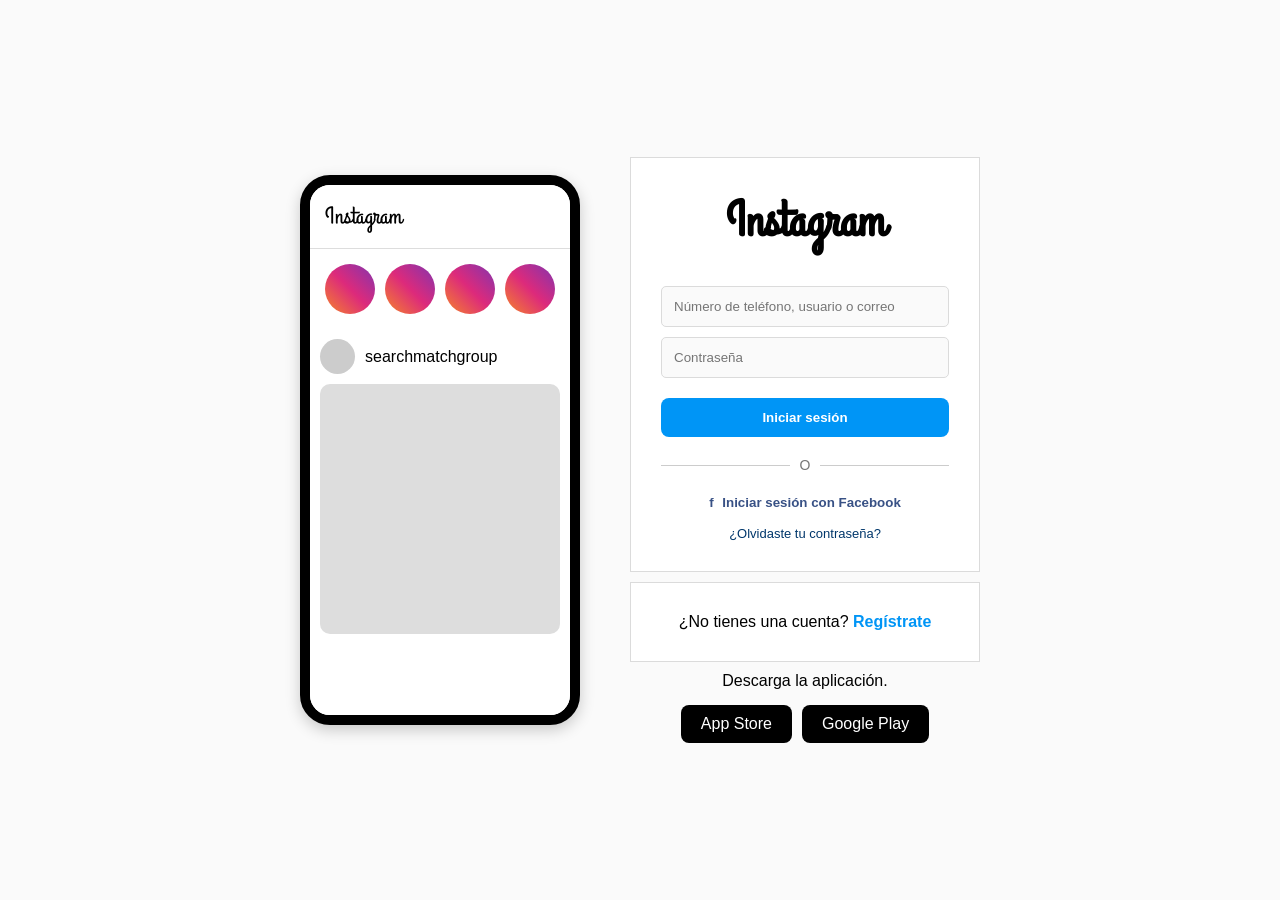
==== index.html @ 729ac78b "Merge branch 'main' of https://github.com/BenjaminToro7/instagram-repositorio" ====
<!DOCTYPE html>
<html lang="es">
<head>
  <meta charset="UTF-8" />
  <meta name="viewport" content="width=device-width, initial-scale=1.0"/>
  <title>Instagram – Iniciar sesión</title>
  <link rel="preconnect" href="https://fonts.googleapis.com">
  <link href="https://fonts.googleapis.com/css2?family=Grand+Hotel&family=Inter:wght@300;400;500;600&display=swap" rel="stylesheet">
  <link rel="stylesheet" href="css/style.css" />
</head>
<body>

  <div class="page-wrapper">

    <!-- Panel izquierdo: mockup del teléfono (solo visible en desktop) -->
    <div class="left-panel">
      <div class="phone-mockup">
        <div class="phone-screen">
          <div class="phone-feed">
            <div class="phone-header">
              <span class="phone-logo">Instagram</span>
              <div class="phone-icons"></div>
            </div>
            <div class="phone-stories">
              <div class="story-bubble"></div>
              <div class="story-bubble"></div>
              <div class="story-bubble"></div>
              <div class="story-bubble"></div>
            </div>
            <div class="phone-post">
              <div class="post-header">
                <div class="post-avatar"></div>
                <span>searchmatchgroup</span>
              </div>
              <div class="post-image"></div>
              <div class="post-actions"></div>
            </div>
          </div>
        </div>
      </div>
    </div>

    <!-- Panel derecho: formulario de login -->
    <div class="right-panel">

      <div class="login-card">
        <!-- Logo -->
        <h1 class="logo">Instagram</h1> 

        <!-- Formulario -->
        <div class="form-group">
          <input
            type="text"
            id="usuario"
            class="input-field"
            placeholder="Número de teléfono, usuario o correo"
          />
        </div>

        <div class="form-group">
          <input
            type="password"
            id="password"
            class="input-field"
            placeholder="Contraseña"
          />
        </div>

        <button class="btn-primary" onclick="iniciarSesion()">
          Iniciar sesión
        </button>

        <!-- Separador -->
        <div class="separator">
          <span class="line"></span>
          <span class="or-text">O</span>
          <span class="line"></span>
        </div>

        <!-- Facebook login -->
        <button class="btn-facebook">
          <span class="fb-icon">f</span>
          Iniciar sesión con Facebook
        </button>

        <a href="#" class="forgot-password">¿Olvidaste tu contraseña?</a>
      </div>

      <!-- Caja de registro -->
      <div class="register-card">
        <p>
          ¿No tienes una cuenta?
          <a href="registro.html" class="link-registro">Regístrate</a>
        </p>
      </div>

      <!-- App store badges -->
      <div class="app-badges">
        <p>Descarga la aplicación.</p>
        <div class="badges-row">
          <div class="badge" href="https://apps.apple.com/app/instagram/id389801252" target="_blank">App Store</div>
          <div class="badge" href="https://play.google.com/store/apps/details?id=com.instagram.android&hl=es_CL" target="_blank">Google Play</div>
        </div>
      </div>

    </div>
  </div>

  <script src="js/app.js"></script>
</body>
</html>
---- css/style.css ----
/* ===== ESTILOS GENERALES ===== */

*{
    margin: 0;
    padding: 0;
    box-sizing: border-box;
}

body{
    font-family: Arial, sans-serif;
    background-color: #fafafa;
}

.page-wrapper{
    display: flex;
    justify-content: center;
    align-items: center;
    min-height: 100vh;
    gap: 50px;
    padding: 20px;
}

/* ===== PANEL IZQUIERDO ===== */

.phone-mockup{
    width: 280px;
    height: 550px;
    background-color: white;
    border: 10px solid black;
    border-radius: 30px;
    overflow: hidden;
    box-shadow: 0 5px 15px rgba(0,0,0,0.2);
}

.phone-screen{
    width: 100%;
    height: 100%;
    background-color: white;
}

.phone-header{
    display: flex;
    justify-content: space-between;
    align-items: center;
    padding: 15px;
    border-bottom: 1px solid #ddd;
}

.phone-logo{
    font-size: 24px;
    font-family: "Grand Hotel", cursive;
}

.phone-stories{
    display: flex;
    gap: 10px;
    padding: 15px;
}

.story-bubble{
    width: 50px;
    height: 50px;
    border-radius: 50%;
    background: linear-gradient(45deg, #f58529, #dd2a7b, #8134af);
}

.phone-post{
    padding: 10px;
}

.post-header{
    display: flex;
    align-items: center;
    gap: 10px;
    margin-bottom: 10px;
}

.post-avatar{
    width: 35px;
    height: 35px;
    border-radius: 50%;
    background-color: #ccc;
}

.post-image{
    width: 100%;
    height: 250px;
    background-color: #ddd;
    border-radius: 10px;
}

.post-actions{
    margin-top: 10px;
    font-size: 20px;
}

/* ===== PANEL DERECHO ===== */

.right-panel{
    width: 350px;
}

.login-card,
.register-card{
    background-color: white;
    border: 1px solid #dbdbdb;
    padding: 30px;
    margin-bottom: 10px;
    text-align: center;
}

.logo{
    font-family: "Grand Hotel", cursive;
    font-size: 50px;
    margin-bottom: 30px;
}

.form-group{
    margin-bottom: 10px;
}

.input-field{
    width: 100%;
    padding: 12px;
    border: 1px solid #dbdbdb;
    border-radius: 5px;
    background-color: #fafafa;
}

.input-field:focus{
    outline: none;
    border-color: #0095f6;
}

.btn-primary{
    width: 100%;
    padding: 12px;
    border: none;
    border-radius: 8px;
    background-color: #0095f6;
    color: white;
    font-weight: bold;
    cursor: pointer;
    margin-top: 10px;
}

.btn-primary:hover{
    background-color: #1877f2;
}

.separator{
    display: flex;
    align-items: center;
    margin: 20px 0;
}

.line{
    flex: 1;
    height: 1px;
    background-color: #ccc;
}

.or-text{
    margin: 0 10px;
    color: #777;
    font-size: 14px;
}

.btn-facebook{
    background: none;
    border: none;
    color: #385185;
    font-weight: bold;
    cursor: pointer;
}

.fb-icon{
    margin-right: 5px;
}

.forgot-password{
    display: block;
    margin-top: 15px;
    text-decoration: none;
    color: #00376b;
    font-size: 13px;
}

.link-registro{
    text-decoration: none;
    color: #0095f6;
    font-weight: bold;
}

.app-badges{
    text-align: center;
}

.badges-row{
    display: flex;
    justify-content: center;
    gap: 10px;
    margin-top: 15px;
}

.badge{
    background-color: black;
    color: white;
    padding: 10px 20px;
    border-radius: 8px;
    cursor: pointer;
}

/* ===== RESPONSIVE ===== */

@media (max-width: 768px){

    .left-panel{
        display: none;
    }

    .page-wrapper{
        flex-direction: column;
    }

    .right-panel{
        width: 100%;
        max-width: 350px;
    }
}
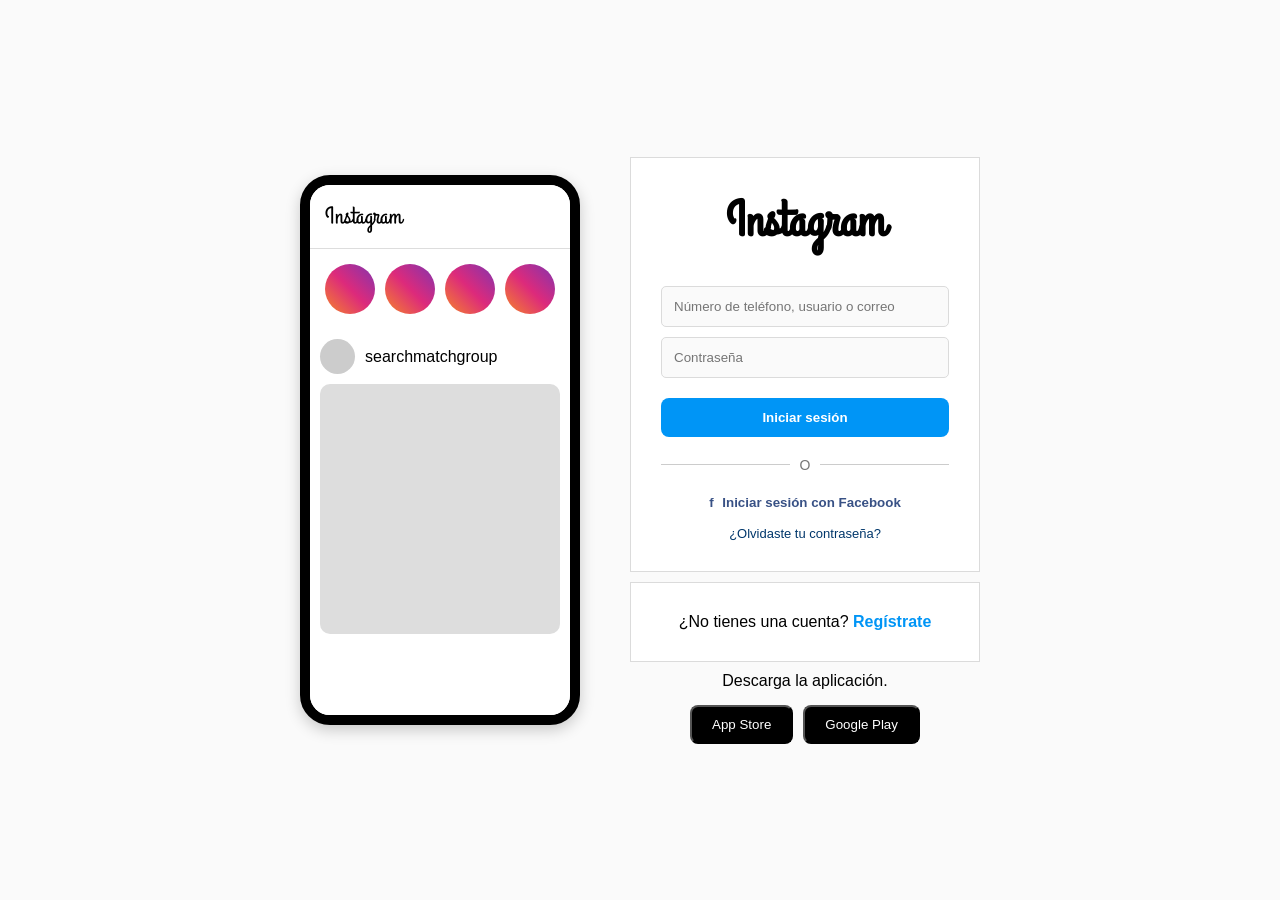
==== commit 5e4e7374: "Update index.html" ====
--- a/index.html
+++ b/index.html
@@ -98,8 +98,8 @@
       <div class="app-badges">
         <p>Descarga la aplicación.</p>
         <div class="badges-row">
-          <div class="badge" href="https://apps.apple.com/app/instagram/id389801252" target="_blank">App Store</div>
-          <div class="badge" href="https://play.google.com/store/apps/details?id=com.instagram.android&hl=es_CL" target="_blank">Google Play</div>
+          <button id="app-store" class="badge" href="https://apps.apple.com/app/instagram/id389801252" target="_blank">App Store</button>
+          <button id="google-play" class="badge" href="https://play.google.com/store/apps/details?id=com.instagram.android&hl=es_CL" target="_blank">Google Play</button>
         </div>
       </div>
 
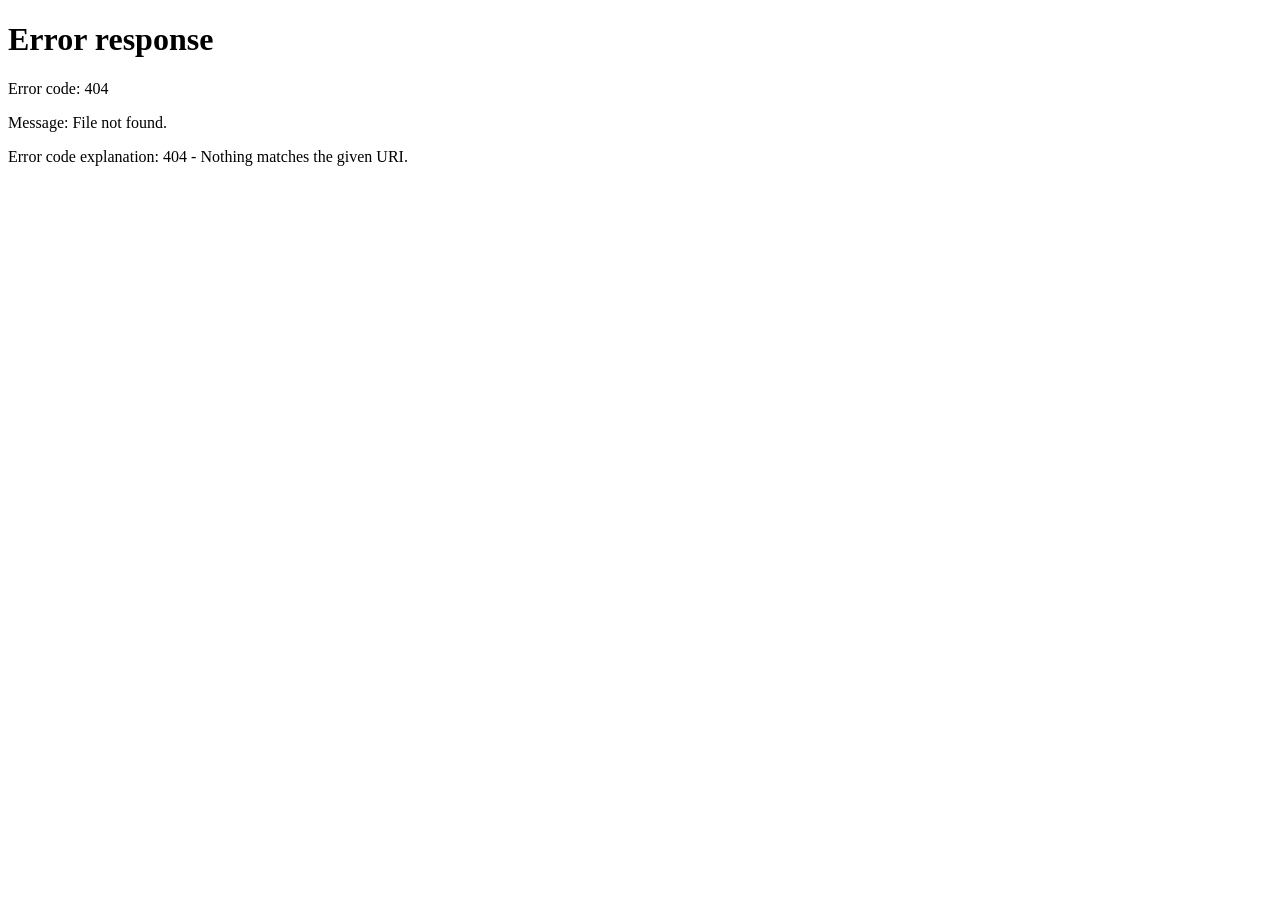
==== commit f2918431: "Update index.html" ====
--- a/index.html
+++ b/index.html
@@ -39,7 +39,7 @@
         </div>
       </div>
     </div>
-
+    
     <!-- Panel derecho: formulario de login -->
     <div class="right-panel">
 
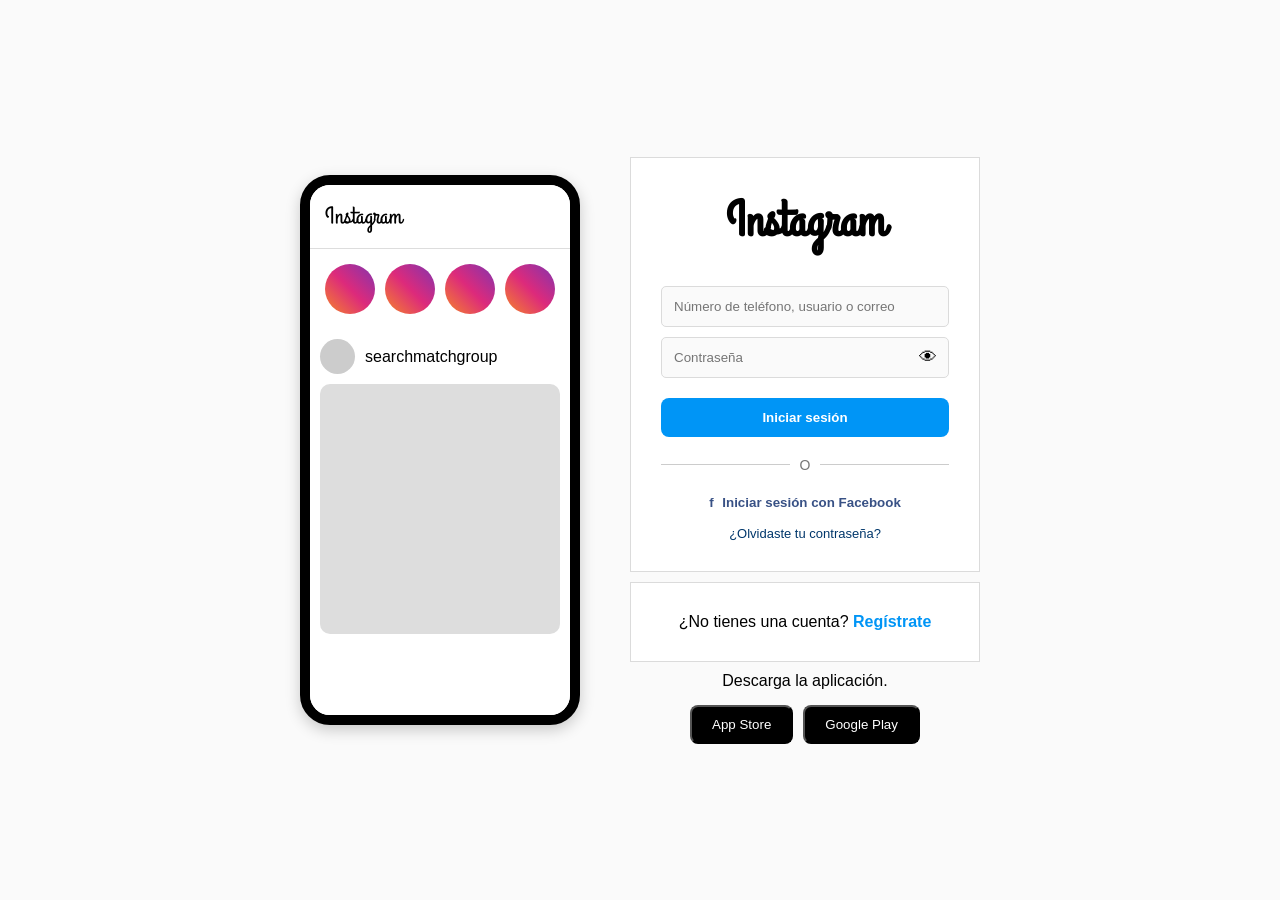
==== commit 94de3221: "Merge branch 'main' of https://github.com/BenjaminToro7/instagram-repositorio" ====
--- a/index.html
+++ b/index.html
@@ -57,16 +57,19 @@
           />
         </div>
 
-        <div class="form-group">
+        <div class="form-group" style="position: relative;">
           <input
             type="password"
             id="password"
             class="input-field"
             placeholder="Contraseña"
           />
+          <span class="toggle-password" onclick="togglePassword()">👁</span>
         </div>
 
-        <button class="btn-primary" onclick="iniciarSesion()">
+        <p id="error-msg" class="error-msg"></p>
+
+        <button class="btn-primary">
           Iniciar sesión
         </button>
 
--- a/css/style.css
+++ b/css/style.css
@@ -132,6 +132,24 @@
     border-color: #0095f6;
 }
 
+.error-msg{
+    color: #ed4956;
+    font-size: 13px;
+    margin-top: 8px;
+    display: none;
+    text-align: center;
+}
+
+.toggle-password{
+    position: absolute;
+    right: 12px;
+    top: 50%;
+    transform: translateY(-50%);
+    cursor: pointer;
+    font-size: 18px;
+    user-select: none;
+}
+
 .btn-primary{
     width: 100%;
     padding: 12px;
@@ -142,6 +160,11 @@
     font-weight: bold;
     cursor: pointer;
     margin-top: 10px;
+    transition: background-color 0.2s, transform 0.1s;
+}
+
+.btn-primary:active{
+    transform: scale(0.98);
 }
 
 .btn-primary:hover{
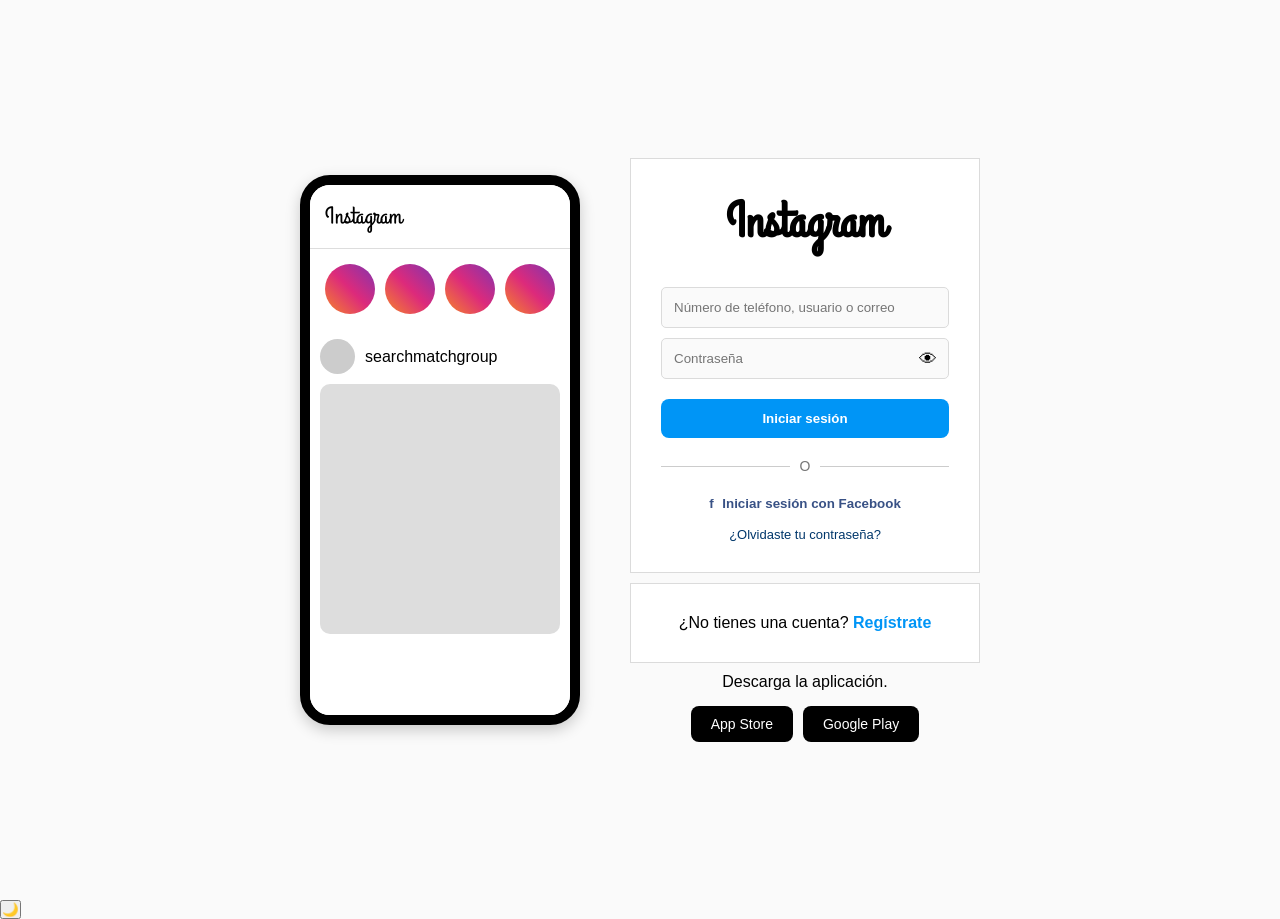
==== commit 0ecc89ab: "jjk" ====
--- a/index.html
+++ b/index.html
@@ -101,8 +101,8 @@
       <div class="app-badges">
         <p>Descarga la aplicación.</p>
         <div class="badges-row">
-          <button id="app-store" class="badge" href="https://apps.apple.com/app/instagram/id389801252" target="_blank">App Store</button>
-          <button id="google-play" class="badge" href="https://play.google.com/store/apps/details?id=com.instagram.android&hl=es_CL" target="_blank">Google Play</button>
+          <a id="app-store" class="badge" href="https://apps.apple.com/app/instagram/id389801252" target="_blank" rel="noopener">App Store</a>
+          <a id="google-play" class="badge" href="https://play.google.com/store/apps/details?id=com.instagram.android&hl=es_CL" target="_blank" rel="noopener">Google Play</a>
         </div>
       </div>
 
--- a/css/style.css
+++ b/css/style.css
@@ -232,6 +232,14 @@
     padding: 10px 20px;
     border-radius: 8px;
     cursor: pointer;
+    text-decoration: none;
+    font-size: 14px;
+    transition: background 0.2s;
+    display: inline-block;
+}
+
+.badge:hover {
+    background-color: #333;
 }
 
 /* ===== RESPONSIVE ===== */
@@ -250,4 +258,78 @@
         width: 100%;
         max-width: 350px;
     }
+}
+
+/* ========================================
+   DARK MODE (Login / Register)
+   ======================================== */
+
+body.dark-mode {
+    background-color: #0a0a0a;
+    color: #f5f5f5;
+}
+
+body.dark-mode .login-card,
+body.dark-mode .register-card {
+    background-color: #1a1a1a;
+    border-color: #333;
+}
+
+body.dark-mode .logo {
+    color: #f5f5f5;
+}
+
+body.dark-mode .input-field {
+    background-color: #262626;
+    border-color: #333;
+    color: #f5f5f5;
+}
+
+body.dark-mode .input-field:focus {
+    border-color: #0095f6;
+}
+
+body.dark-mode .input-field::placeholder {
+    color: #777;
+}
+
+body.dark-mode .or-text {
+    color: #777;
+}
+
+body.dark-mode .forgot-password {
+    color: #85c7f2;
+}
+
+body.dark-mode .separator .line {
+    background-color: #333;
+}
+
+body.dark-mode .badge {
+    background-color: #333;
+    color: #f5f5f5;
+}
+
+body.dark-mode .badge:hover {
+    background-color: #444;
+}
+
+body.dark-mode .app-badges p {
+    color: #777;
+}
+
+body.dark-mode .register-card p {
+    color: #777;
+}
+
+body.dark-mode .register-card .link-registro {
+    color: #0095f6;
+}
+
+body.dark-mode .error-msg {
+    color: #ff6b7a;
+}
+
+body.dark-mode .btn-facebook {
+    color: #85c7f2;
 }
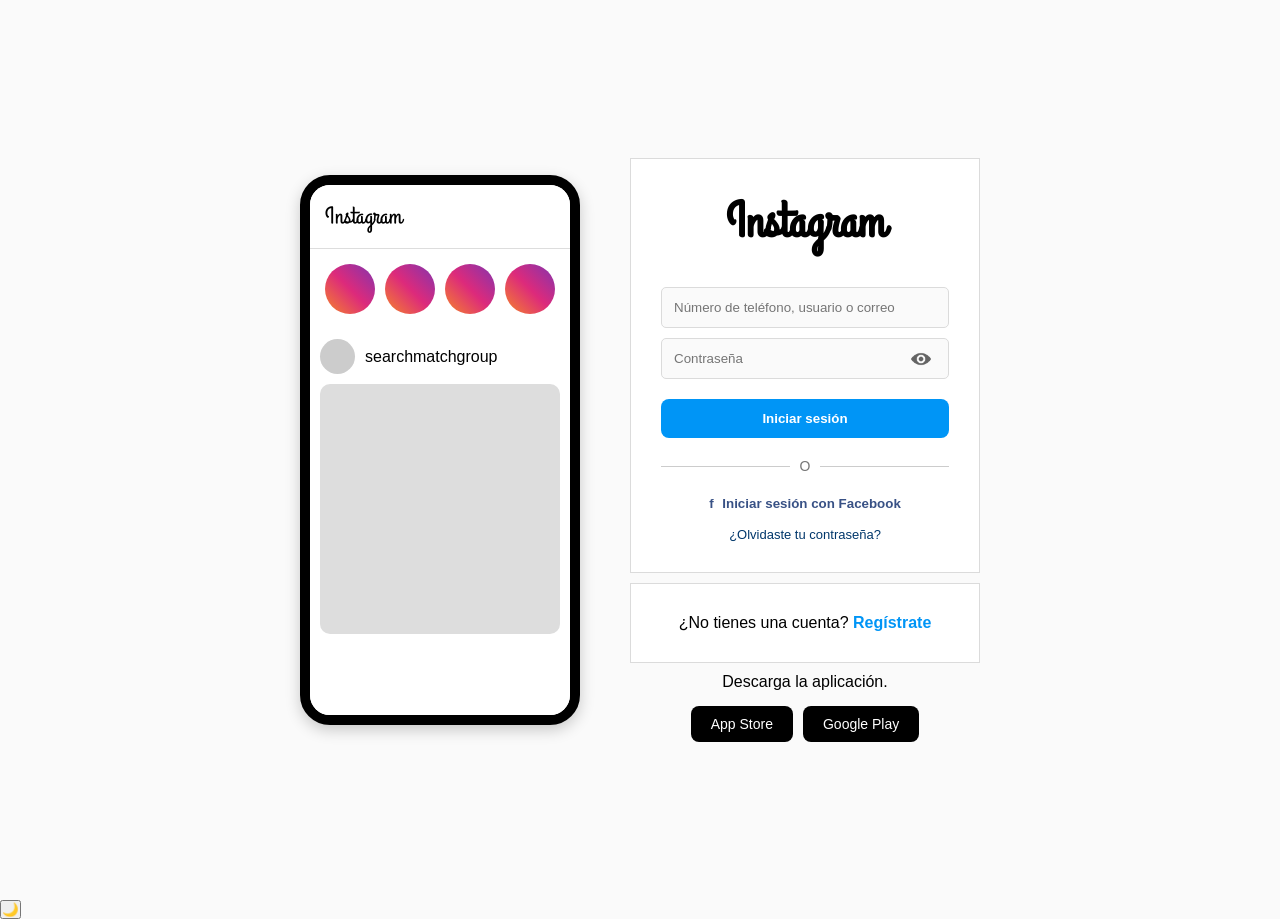
==== commit d30dba25: "remastirazed" ====
--- a/index.html
+++ b/index.html
@@ -64,7 +64,9 @@
             class="input-field"
             placeholder="Contraseña"
           />
-          <span class="toggle-password" onclick="togglePassword()">👁</span>
+          <span class="toggle-password" onclick="togglePassword()">
+            <img src="images/mirar.png" alt="Mostrar contraseña" id="toggleIcon" />
+          </span>
         </div>
 
         <p id="error-msg" class="error-msg"></p>
@@ -86,7 +88,7 @@
           Iniciar sesión con Facebook
         </button>
 
-        <a href="#" class="forgot-password">¿Olvidaste tu contraseña?</a>
+        <a href="olvide-contrasena.html" class="forgot-password">¿Olvidaste tu contraseña?</a>
       </div>
 
       <!-- Caja de registro -->
--- a/css/style.css
+++ b/css/style.css
@@ -146,8 +146,44 @@
     top: 50%;
     transform: translateY(-50%);
     cursor: pointer;
-    font-size: 18px;
     user-select: none;
+    display: flex;
+    align-items: center;
+    justify-content: center;
+    width: 32px;
+    height: 32px;
+    border-radius: 50%;
+    transition: background 0.2s;
+}
+
+.toggle-password:hover{
+    background: rgba(0,0,0,0.05);
+}
+
+.toggle-password img{
+    width: 20px;
+    height: 20px;
+    display: block;
+    opacity: 0.6;
+    transition: opacity 0.2s, transform 0.2s;
+}
+
+.toggle-password:hover img{
+    opacity: 0.9;
+    transform: scale(1.1);
+}
+
+body.dark-mode .toggle-password:hover{
+    background: rgba(255,255,255,0.08);
+}
+
+body.dark-mode .toggle-password img{
+    filter: invert(1);
+    opacity: 0.5;
+}
+
+body.dark-mode .toggle-password:hover img{
+    opacity: 0.85;
 }
 
 .btn-primary{
